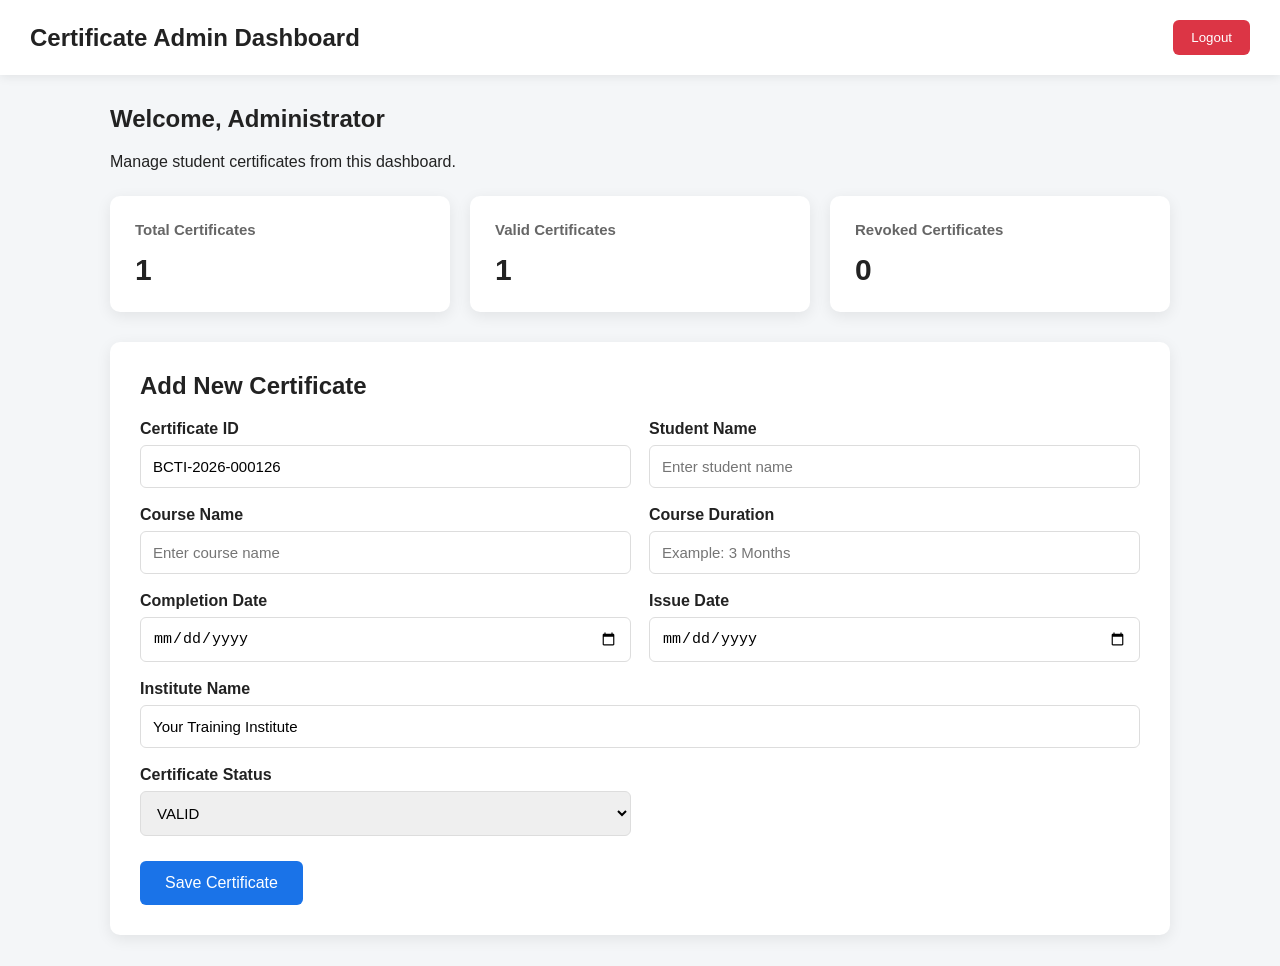
==== dashboard.html @ 327aa67b "Create dashboard.html" ====
<!DOCTYPE html>
<html lang="en">

<head>

    <meta charset="UTF-8">

    <meta name="viewport"
          content="width=device-width, initial-scale=1.0">

    <title>Admin Dashboard</title>

    <style>

        * {
            box-sizing: border-box;
        }

        body {
            margin: 0;
            font-family: Arial, sans-serif;
            background: #f4f6f8;
            color: #222;
        }

        .header {
            background: #ffffff;
            padding: 20px 30px;
            box-shadow: 0 2px 10px rgba(0,0,0,0.08);
            display: flex;
            justify-content: space-between;
            align-items: center;
        }

        .header h1 {
            margin: 0;
            font-size: 24px;
        }

        .logout {
            background: #dc3545;
            color: white;
            border: none;
            padding: 10px 18px;
            border-radius: 6px;
            cursor: pointer;
        }

        .container {
            max-width: 1100px;
            margin: 30px auto;
            padding: 0 20px;
        }

        .welcome {
            margin-bottom: 25px;
        }

        .cards {
            display: grid;
            grid-template-columns: repeat(3, 1fr);
            gap: 20px;
            margin-bottom: 30px;
        }

        .card {
            background: white;
            padding: 25px;
            border-radius: 10px;
            box-shadow: 0 4px 15px rgba(0,0,0,0.08);
        }

        .card h3 {
            margin-top: 0;
            color: #666;
            font-size: 15px;
        }

        .number {
            font-size: 30px;
            font-weight: bold;
        }

        .form-box {
            background: white;
            padding: 30px;
            border-radius: 10px;
            box-shadow: 0 4px 15px rgba(0,0,0,0.08);
        }

        .form-box h2 {
            margin-top: 0;
        }

        .form-grid {
            display: grid;
            grid-template-columns: 1fr 1fr;
            gap: 18px;
        }

        .field {
            display: flex;
            flex-direction: column;
        }

        .field label {
            margin-bottom: 7px;
            font-weight: bold;
        }

        .field input,
        .field select {
            padding: 12px;
            border: 1px solid #ddd;
            border-radius: 6px;
            font-size: 15px;
        }

        .full {
            grid-column: 1 / -1;
        }

        .save-btn {
            margin-top: 25px;
            padding: 13px 25px;
            background: #1a73e8;
            color: white;
            border: none;
            border-radius: 6px;
            font-size: 16px;
            cursor: pointer;
        }

        .message {
            margin-top: 20px;
            padding: 12px;
            border-radius: 6px;
            display: none;
        }

        @media (max-width: 700px) {

            .cards {
                grid-template-columns: 1fr;
            }

            .form-grid {
                grid-template-columns: 1fr;
            }

            .full {
                grid-column: auto;
            }

        }

    </style>

</head>


<body>


<div class="header">

    <h1>
        Certificate Admin Dashboard
    </h1>

    <button class="logout"
            onclick="logout()">
        Logout
    </button>

</div>


<div class="container">


    <div class="welcome">

        <h2>
            Welcome, Administrator
        </h2>

        <p>
            Manage student certificates from this dashboard.
        </p>

    </div>


    <div class="cards">

        <div class="card">

            <h3>
                Total Certificates
            </h3>

            <div class="number">
                1
            </div>

        </div>


        <div class="card">

            <h3>
                Valid Certificates
            </h3>

            <div class="number">
                1
            </div>

        </div>


        <div class="card">

            <h3>
                Revoked Certificates
            </h3>

            <div class="number">
                0
            </div>

        </div>

    </div>


    <div class="form-box">

        <h2>
            Add New Certificate
        </h2>


        <div class="form-grid">


            <div class="field">

                <label>
                    Certificate ID
                </label>

                <input
                    type="text"
                    id="certificateId"
                    value="BCTI-2026-000126"
                    readonly
                >

            </div>


            <div class="field">

                <label>
                    Student Name
                </label>

                <input
                    type="text"
                    id="studentName"
                    placeholder="Enter student name"
                >

            </div>


            <div class="field">

                <label>
                    Course Name
                </label>

                <input
                    type="text"
                    id="courseName"
                    placeholder="Enter course name"
                >

            </div>


            <div class="field">

                <label>
                    Course Duration
                </label>

                <input
                    type="text"
                    id="courseDuration"
                    placeholder="Example: 3 Months"
                >

            </div>


            <div class="field">

                <label>
                    Completion Date
                </label>

                <input
                    type="date"
                    id="completionDate"
                >

            </div>


            <div class="field">

                <label>
                    Issue Date
                </label>

                <input
                    type="date"
                    id="issueDate"
                >

            </div>


            <div class="field full">

                <label>
                    Institute Name
                </label>

                <input
                    type="text"
                    id="instituteName"
                    value="Your Training Institute"
                >

            </div>


            <div class="field">

                <label>
                    Certificate Status
                </label>

                <select id="status">

                    <option value="VALID">
                        VALID
                    </option>

                    <option value="REVOKED">
                        REVOKED
                    </option>

                </select>

            </div>


        </div>


        <button class="save-btn"
                onclick="saveCertificate()">

            Save Certificate

        </button>


        <div id="message"
             class="message">
        </div>


    </div>

</div>


<script>

function saveCertificate() {

    const message =
        document.getElementById("message");


    message.style.display = "block";

    message.style.background = "#e8f5e9";

    message.style.color = "#2e7d32";

    message.innerText =
        "Certificate form is ready. Database connection will be added next.";

}


function logout() {

    window.location.href =
        "admin.html";

}

</script>


</body>

</html>
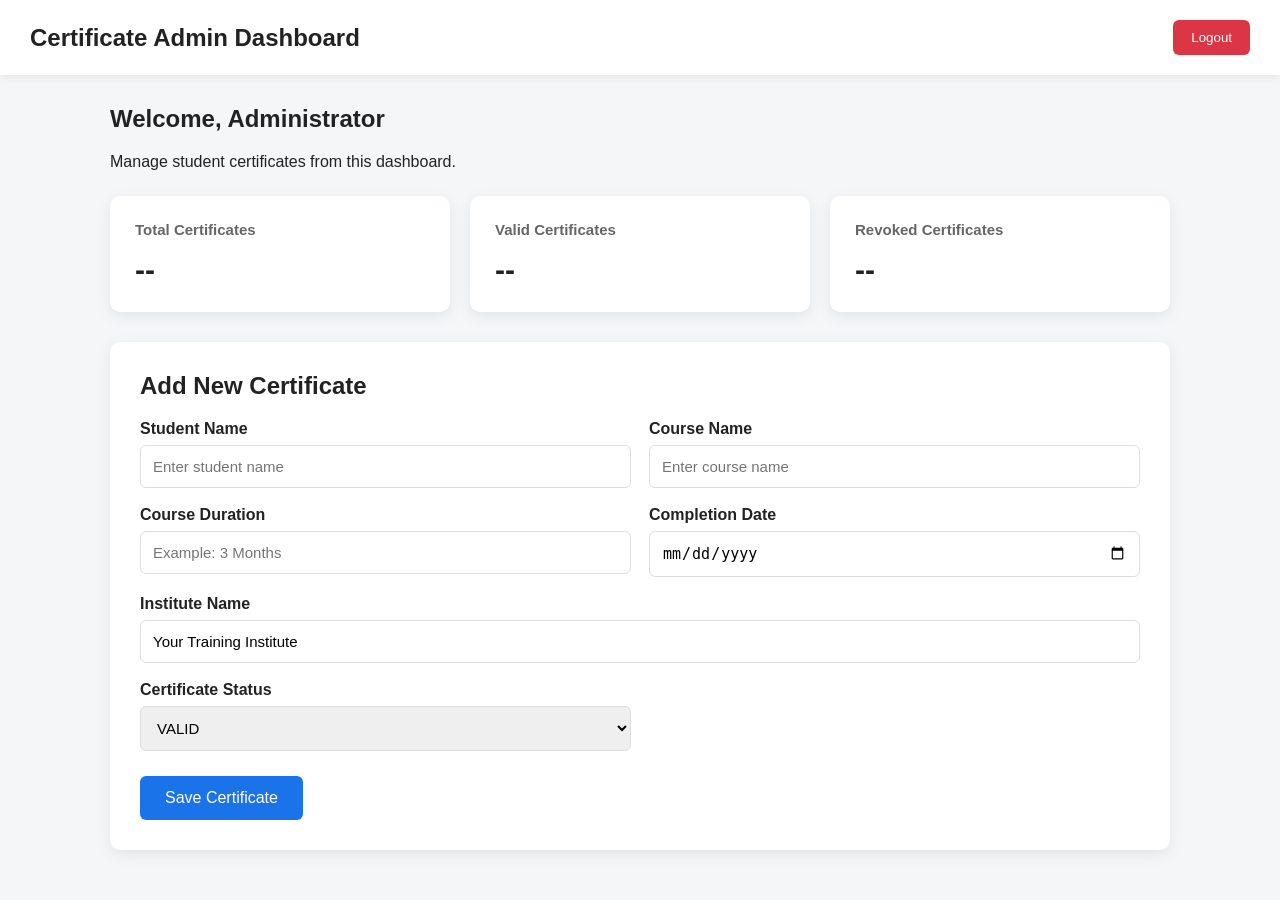
==== commit ef2e64f4: "Update dashboard.html" ====
--- a/dashboard.html
+++ b/dashboard.html
@@ -8,7 +8,7 @@
     <meta name="viewport"
           content="width=device-width, initial-scale=1.0">
 
-    <title>Admin Dashboard</title>
+    <title>Certificate Admin Dashboard</title>
 
     <style>
 
@@ -131,11 +131,45 @@
             cursor: pointer;
         }
 
+        .save-btn:disabled {
+            opacity: 0.6;
+            cursor: not-allowed;
+        }
+
         .message {
             margin-top: 20px;
-            padding: 12px;
+            padding: 14px;
             border-radius: 6px;
             display: none;
+        }
+
+        .success {
+            background: #e8f5e9;
+            color: #2e7d32;
+        }
+
+        .error {
+            background: #ffebee;
+            color: #c62828;
+        }
+
+        .qr-box {
+            display: none;
+            margin-top: 25px;
+            padding: 25px;
+            text-align: center;
+            border: 1px solid #ddd;
+            border-radius: 8px;
+        }
+
+        .qr-box img {
+            width: 180px;
+            height: 180px;
+        }
+
+        .verification-link {
+            word-break: break-all;
+            margin-top: 10px;
         }
 
         @media (max-width: 700px) {
@@ -170,7 +204,9 @@
 
     <button class="logout"
             onclick="logout()">
+
         Logout
+
     </button>
 
 </div>
@@ -200,8 +236,11 @@
                 Total Certificates
             </h3>
 
-            <div class="number">
-                1
+            <div class="number"
+                 id="totalCertificates">
+
+                --
+
             </div>
 
         </div>
@@ -213,8 +252,11 @@
                 Valid Certificates
             </h3>
 
-            <div class="number">
-                1
+            <div class="number"
+                 id="validCertificates">
+
+                --
+
             </div>
 
         </div>
@@ -226,8 +268,11 @@
                 Revoked Certificates
             </h3>
 
-            <div class="number">
-                0
+            <div class="number"
+                 id="revokedCertificates">
+
+                --
+
             </div>
 
         </div>
@@ -243,22 +288,6 @@
 
 
         <div class="form-grid">
-
-
-            <div class="field">
-
-                <label>
-                    Certificate ID
-                </label>
-
-                <input
-                    type="text"
-                    id="certificateId"
-                    value="BCTI-2026-000126"
-                    readonly
-                >
-
-            </div>
 
 
             <div class="field">
@@ -320,20 +349,6 @@
             </div>
 
 
-            <div class="field">
-
-                <label>
-                    Issue Date
-                </label>
-
-                <input
-                    type="date"
-                    id="issueDate"
-                >
-
-            </div>
-
-
             <div class="field full">
 
                 <label>
@@ -373,8 +388,10 @@
         </div>
 
 
-        <button class="save-btn"
-                onclick="saveCertificate()">
+        <button
+            class="save-btn"
+            id="saveButton"
+            onclick="saveCertificate()">
 
             Save Certificate
 
@@ -386,6 +403,32 @@
         </div>
 
 
+        <div id="qrBox"
+             class="qr-box">
+
+            <h3>
+                Certificate QR Code
+            </h3>
+
+            <img id="qrImage"
+                 src=""
+                 alt="Certificate QR Code">
+
+            <p>
+                Certificate ID:
+                <strong id="generatedId"></strong>
+            </p>
+
+            <p class="verification-link">
+                <a id="verificationLink"
+                   href="#"
+                   target="_blank">
+                </a>
+            </p>
+
+        </div>
+
+
     </div>
 
 </div>
@@ -393,20 +436,283 @@
 
 <script>
 
+
+const API_URL =
+"https://script.google.com/macros/s/AKfycbxN1Xg93vHRMDNsMLfgDLIkCQnNNYVO-0zDMdYQQKH2o9XVpxN52L-rjPWCfh01Fg6R6w/exec";
+
+
 function saveCertificate() {
+
+
+    const studentName =
+        document.getElementById("studentName").value.trim();
+
+
+    const courseName =
+        document.getElementById("courseName").value.trim();
+
+
+    const courseDuration =
+        document.getElementById("courseDuration").value.trim();
+
+
+    const completionDate =
+        document.getElementById("completionDate").value;
+
+
+    const instituteName =
+        document.getElementById("instituteName").value.trim();
+
+
+    const status =
+        document.getElementById("status").value;
+
 
     const message =
         document.getElementById("message");
 
 
-    message.style.display = "block";
-
-    message.style.background = "#e8f5e9";
-
-    message.style.color = "#2e7d32";
+    const button =
+        document.getElementById("saveButton");
+
+
+    if (
+        !studentName ||
+        !courseName ||
+        !courseDuration ||
+        !completionDate
+    ) {
+
+        showMessage(
+            "Please fill in all required fields.",
+            "error"
+        );
+
+        return;
+
+    }
+
+
+    button.disabled = true;
+
+    button.innerText =
+        "Saving...";
+
+
+    const callbackName =
+        "saveCallback_" +
+        Date.now();
+
+
+    window[callbackName] =
+        function(data) {
+
+
+            const script =
+                document.getElementById(
+                    "saveScript"
+                );
+
+
+            if (script) {
+                script.remove();
+            }
+
+
+            button.disabled = false;
+
+            button.innerText =
+                "Save Certificate";
+
+
+            if (data.status === "success") {
+
+
+                showMessage(
+                    "Certificate saved successfully!",
+                    "success"
+                );
+
+
+                document.getElementById(
+                    "generatedId"
+                ).innerText =
+                    data.certificateId;
+
+
+                const verificationUrl =
+                    "https://aowsat.github.io/" +
+                    "certificate-verification/" +
+                    "verify.html?id=" +
+                    encodeURIComponent(
+                        data.certificateId
+                    );
+
+
+                document.getElementById(
+                    "verificationLink"
+                ).href =
+                    verificationUrl;
+
+
+                document.getElementById(
+                    "verificationLink"
+                ).innerText =
+                    verificationUrl;
+
+
+                /*
+                QR Code
+                */
+
+                const qrUrl =
+                    "https://api.qrserver.com/v1/create-qr-code/" +
+                    "?size=300x300&data=" +
+                    encodeURIComponent(
+                        verificationUrl
+                    );
+
+
+                document.getElementById(
+                    "qrImage"
+                ).src =
+                    qrUrl;
+
+
+                document.getElementById(
+                    "qrBox"
+                ).style.display =
+                    "block";
+
+
+                /*
+                Clear form
+                */
+
+                document.getElementById(
+                    "studentName"
+                ).value = "";
+
+
+                document.getElementById(
+                    "courseName"
+                ).value = "";
+
+
+                document.getElementById(
+                    "courseDuration"
+                ).value = "";
+
+
+                document.getElementById(
+                    "completionDate"
+                ).value = "";
+
+
+            }
+
+            else {
+
+
+                showMessage(
+                    data.message ||
+                    "Unable to save certificate.",
+                    "error"
+                );
+
+            }
+
+
+            delete window[callbackName];
+
+        };
+
+
+    const script =
+        document.createElement("script");
+
+
+    script.id =
+        "saveScript";
+
+
+    script.src =
+        API_URL +
+        "?action=save" +
+        "&studentName=" +
+        encodeURIComponent(
+            studentName
+        ) +
+        "&courseName=" +
+        encodeURIComponent(
+            courseName
+        ) +
+        "&courseDuration=" +
+        encodeURIComponent(
+            courseDuration
+        ) +
+        "&completionDate=" +
+        encodeURIComponent(
+            completionDate
+        ) +
+        "&instituteName=" +
+        encodeURIComponent(
+            instituteName
+        ) +
+        "&status=" +
+        encodeURIComponent(
+            status
+        ) +
+        "&callback=" +
+        callbackName;
+
+
+    script.onerror =
+        function() {
+
+            button.disabled = false;
+
+            button.innerText =
+                "Save Certificate";
+
+
+            showMessage(
+                "Unable to connect to the server.",
+                "error"
+            );
+
+
+            delete window[callbackName];
+
+        };
+
+
+    document.body.appendChild(script);
+
+}
+
+
+function showMessage(
+    text,
+    type
+) {
+
+    const message =
+        document.getElementById(
+            "message"
+        );
+
 
     message.innerText =
-        "Certificate form is ready. Database connection will be added next.";
+        text;
+
+
+    message.className =
+        "message " + type;
+
+
+    message.style.display =
+        "block";
 
 }
 
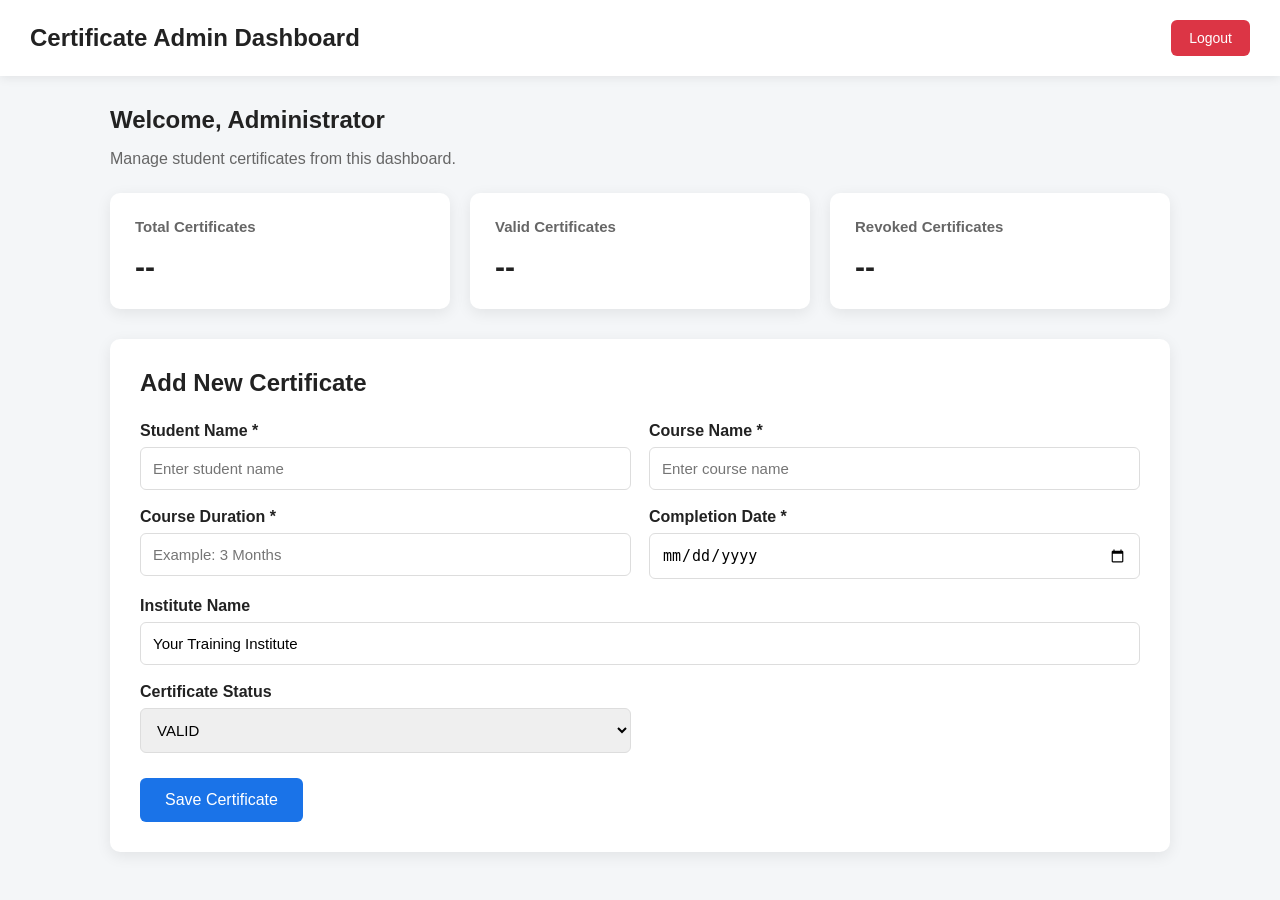
==== commit d1f79a0f: "Update dashboard.html" ====
--- a/dashboard.html
+++ b/dashboard.html
@@ -5,8 +5,7 @@
 
     <meta charset="UTF-8">
 
-    <meta name="viewport"
-          content="width=device-width, initial-scale=1.0">
+    <meta name="viewport" content="width=device-width, initial-scale=1.0">
 
     <title>Certificate Admin Dashboard</title>
 
@@ -24,7 +23,7 @@
         }
 
         .header {
-            background: #ffffff;
+            background: white;
             padding: 20px 30px;
             box-shadow: 0 2px 10px rgba(0,0,0,0.08);
             display: flex;
@@ -44,6 +43,7 @@
             padding: 10px 18px;
             border-radius: 6px;
             cursor: pointer;
+            font-size: 14px;
         }
 
         .container {
@@ -54,6 +54,14 @@
 
         .welcome {
             margin-bottom: 25px;
+        }
+
+        .welcome h2 {
+            margin-bottom: 8px;
+        }
+
+        .welcome p {
+            color: #666;
         }
 
         .cards {
@@ -90,6 +98,7 @@
 
         .form-box h2 {
             margin-top: 0;
+            margin-bottom: 25px;
         }
 
         .form-grid {
@@ -114,6 +123,12 @@
             border: 1px solid #ddd;
             border-radius: 6px;
             font-size: 15px;
+        }
+
+        .field input:focus,
+        .field select:focus {
+            outline: none;
+            border-color: #1a73e8;
         }
 
         .full {
@@ -131,6 +146,10 @@
             cursor: pointer;
         }
 
+        .save-btn:hover {
+            opacity: 0.9;
+        }
+
         .save-btn:disabled {
             opacity: 0.6;
             cursor: not-allowed;
@@ -155,24 +174,62 @@
 
         .qr-box {
             display: none;
-            margin-top: 25px;
+            margin-top: 30px;
             padding: 25px;
             text-align: center;
             border: 1px solid #ddd;
             border-radius: 8px;
+            background: #fafafa;
+        }
+
+        .qr-box h3 {
+            margin-top: 0;
         }
 
         .qr-box img {
-            width: 180px;
-            height: 180px;
+            width: 220px;
+            height: 220px;
+            display: block;
+            margin: 20px auto;
+        }
+
+        .certificate-id {
+            font-size: 18px;
+            margin: 15px 0;
         }
 
         .verification-link {
             word-break: break-all;
-            margin-top: 10px;
+            font-size: 14px;
+        }
+
+        .verification-link a {
+            color: #1a73e8;
+        }
+
+        .download-btn {
+            margin-top: 15px;
+            padding: 10px 18px;
+            background: #198754;
+            color: white;
+            border: none;
+            border-radius: 6px;
+            cursor: pointer;
         }
 
         @media (max-width: 700px) {
+
+            .header {
+                padding: 18px;
+            }
+
+            .header h1 {
+                font-size: 18px;
+            }
+
+            .container {
+                padding: 0 15px;
+            }
 
             .cards {
                 grid-template-columns: 1fr;
@@ -196,14 +253,17 @@
 <body>
 
 
+<!-- HEADER -->
+
 <div class="header">
 
     <h1>
         Certificate Admin Dashboard
     </h1>
 
-    <button class="logout"
-            onclick="logout()">
+    <button
+        class="logout"
+        onclick="logout()">
 
         Logout
 
@@ -212,8 +272,13 @@
 </div>
 
 
+
+<!-- MAIN -->
+
 <div class="container">
 
+
+    <!-- WELCOME -->
 
     <div class="welcome">
 
@@ -228,7 +293,11 @@
     </div>
 
 
+
+    <!-- STATISTICS -->
+
     <div class="cards">
+
 
         <div class="card">
 
@@ -236,14 +305,16 @@
                 Total Certificates
             </h3>
 
-            <div class="number"
-                 id="totalCertificates">
+            <div
+                class="number"
+                id="totalCertificates">
 
                 --
 
             </div>
 
         </div>
+
 
 
         <div class="card">
@@ -252,14 +323,16 @@
                 Valid Certificates
             </h3>
 
-            <div class="number"
-                 id="validCertificates">
+            <div
+                class="number"
+                id="validCertificates">
 
                 --
 
             </div>
 
         </div>
+
 
 
         <div class="card">
@@ -268,8 +341,9 @@
                 Revoked Certificates
             </h3>
 
-            <div class="number"
-                 id="revokedCertificates">
+            <div
+                class="number"
+                id="revokedCertificates">
 
                 --
 
@@ -277,8 +351,12 @@
 
         </div>
 
+
     </div>
 
+
+
+    <!-- ADD CERTIFICATE -->
 
     <div class="form-box">
 
@@ -290,10 +368,12 @@
         <div class="form-grid">
 
 
+            <!-- STUDENT NAME -->
+
             <div class="field">
 
-                <label>
-                    Student Name
+                <label for="studentName">
+                    Student Name *
                 </label>
 
                 <input
@@ -305,10 +385,13 @@
             </div>
 
 
+
+            <!-- COURSE NAME -->
+
             <div class="field">
 
-                <label>
-                    Course Name
+                <label for="courseName">
+                    Course Name *
                 </label>
 
                 <input
@@ -320,10 +403,13 @@
             </div>
 
 
+
+            <!-- COURSE DURATION -->
+
             <div class="field">
 
-                <label>
-                    Course Duration
+                <label for="courseDuration">
+                    Course Duration *
                 </label>
 
                 <input
@@ -335,10 +421,13 @@
             </div>
 
 
+
+            <!-- COMPLETION DATE -->
+
             <div class="field">
 
-                <label>
-                    Completion Date
+                <label for="completionDate">
+                    Completion Date *
                 </label>
 
                 <input
@@ -349,9 +438,12 @@
             </div>
 
 
+
+            <!-- INSTITUTE -->
+
             <div class="field full">
 
-                <label>
+                <label for="instituteName">
                     Institute Name
                 </label>
 
@@ -364,9 +456,12 @@
             </div>
 
 
+
+            <!-- STATUS -->
+
             <div class="field">
 
-                <label>
+                <label for="status">
                     Certificate Status
                 </label>
 
@@ -387,6 +482,9 @@
 
         </div>
 
+
+
+        <!-- SAVE -->
 
         <button
             class="save-btn"
@@ -398,83 +496,157 @@
         </button>
 
 
-        <div id="message"
-             class="message">
+
+        <!-- MESSAGE -->
+
+        <div
+            id="message"
+            class="message">
         </div>
 
 
-        <div id="qrBox"
-             class="qr-box">
+
+        <!-- QR -->
+
+        <div
+            id="qrBox"
+            class="qr-box">
+
 
             <h3>
-                Certificate QR Code
+                Certificate Created Successfully
             </h3>
 
-            <img id="qrImage"
-                 src=""
-                 alt="Certificate QR Code">
+
+            <div class="certificate-id">
+
+                Certificate ID:
+
+                <strong id="generatedId">
+                </strong>
+
+            </div>
+
+
+            <img
+                id="qrImage"
+                src=""
+                alt="Certificate QR Code"
+            >
+
 
             <p>
-                Certificate ID:
-                <strong id="generatedId"></strong>
+                Scan this QR code to verify the certificate.
             </p>
 
+
             <p class="verification-link">
-                <a id="verificationLink"
-                   href="#"
-                   target="_blank">
+
+                <a
+                    id="verificationLink"
+                    href="#"
+                    target="_blank">
                 </a>
+
             </p>
 
+
+            <button
+                class="download-btn"
+                onclick="downloadQR()">
+
+                Open QR Image
+
+            </button>
+
+
         </div>
 
 
     </div>
 
+
 </div>
 
 
+
 <script>
 
+
+/*
+========================================
+GOOGLE APPS SCRIPT API
+========================================
+*/
 
 const API_URL =
 "https://script.google.com/macros/s/AKfycbxN1Xg93vHRMDNsMLfgDLIkCQnNNYVO-0zDMdYQQKH2o9XVpxN52L-rjPWCfh01Fg6R6w/exec";
 
 
+
+/*
+========================================
+SAVE CERTIFICATE
+========================================
+*/
+
 function saveCertificate() {
 
 
     const studentName =
-        document.getElementById("studentName").value.trim();
+        document
+        .getElementById("studentName")
+        .value
+        .trim();
 
 
     const courseName =
-        document.getElementById("courseName").value.trim();
+        document
+        .getElementById("courseName")
+        .value
+        .trim();
 
 
     const courseDuration =
-        document.getElementById("courseDuration").value.trim();
+        document
+        .getElementById("courseDuration")
+        .value
+        .trim();
 
 
     const completionDate =
-        document.getElementById("completionDate").value;
+        document
+        .getElementById("completionDate")
+        .value;
 
 
     const instituteName =
-        document.getElementById("instituteName").value.trim();
+        document
+        .getElementById("instituteName")
+        .value
+        .trim();
 
 
     const status =
-        document.getElementById("status").value;
+        document
+        .getElementById("status")
+        .value;
 
 
     const message =
-        document.getElementById("message");
+        document
+        .getElementById("message");
 
 
     const button =
-        document.getElementById("saveButton");
-
+        document
+        .getElementById("saveButton");
+
+
+
+    /*
+    Validate fields
+    */
 
     if (
         !studentName ||
@@ -493,31 +665,56 @@
     }
 
 
+
+    /*
+    Disable button
+    */
+
     button.disabled = true;
 
     button.innerText =
         "Saving...";
 
+
+
+    /*
+    Create unique callback
+    */
 
     const callbackName =
         "saveCallback_" +
         Date.now();
 
 
+
+    /*
+    Callback function
+    */
+
     window[callbackName] =
         function(data) {
 
 
-            const script =
-                document.getElementById(
-                    "saveScript"
-                );
-
-
-            if (script) {
-                script.remove();
+            /*
+            Remove script
+            */
+
+            const oldScript =
+                document
+                .getElementById("saveScript");
+
+
+            if (oldScript) {
+
+                oldScript.remove();
+
             }
 
+
+
+            /*
+            Enable button
+            */
 
             button.disabled = false;
 
@@ -525,7 +722,14 @@
                 "Save Certificate";
 
 
-            if (data.status === "success") {
+
+            /*
+            SUCCESS
+            */
+
+            if (
+                data.status === "success"
+            ) {
 
 
                 showMessage(
@@ -534,11 +738,23 @@
                 );
 
 
-                document.getElementById(
+
+                /*
+                Certificate ID
+                */
+
+                document
+                .getElementById(
                     "generatedId"
-                ).innerText =
+                )
+                .innerText =
                     data.certificateId;
 
+
+
+                /*
+                Verification URL
+                */
 
                 const verificationUrl =
                     "https://aowsat.github.io/" +
@@ -549,20 +765,29 @@
                     );
 
 
-                document.getElementById(
-                    "verificationLink"
-                ).href =
+
+                /*
+                Show link
+                */
+
+                const link =
+                    document
+                    .getElementById(
+                        "verificationLink"
+                    );
+
+
+                link.href =
                     verificationUrl;
 
 
-                document.getElementById(
-                    "verificationLink"
-                ).innerText =
+                link.innerText =
                     verificationUrl;
 
 
+
                 /*
-                QR Code
+                Generate QR
                 */
 
                 const qrUrl =
@@ -573,43 +798,67 @@
                     );
 
 
-                document.getElementById(
+
+                document
+                .getElementById(
                     "qrImage"
-                ).src =
+                )
+                .src =
                     qrUrl;
 
 
-                document.getElementById(
+
+                /*
+                Show QR section
+                */
+
+                document
+                .getElementById(
                     "qrBox"
-                ).style.display =
+                )
+                .style.display =
                     "block";
+
 
 
                 /*
                 Clear form
                 */
 
-                document.getElementById(
+                document
+                .getElementById(
                     "studentName"
-                ).value = "";
-
-
-                document.getElementById(
+                )
+                .value = "";
+
+
+                document
+                .getElementById(
                     "courseName"
-                ).value = "";
-
-
-                document.getElementById(
+                )
+                .value = "";
+
+
+                document
+                .getElementById(
                     "courseDuration"
-                ).value = "";
-
-
-                document.getElementById(
+                )
+                .value = "";
+
+
+                document
+                .getElementById(
                     "completionDate"
-                ).value = "";
+                )
+                .value = "";
+
 
 
             }
+
+            /*
+            ERROR
+            */
 
             else {
 
@@ -623,61 +872,94 @@
             }
 
 
+
+            /*
+            Remove callback
+            */
+
             delete window[callbackName];
 
         };
 
 
+
+    /*
+    Create JSONP script
+    */
+
     const script =
-        document.createElement("script");
+        document.createElement(
+            "script"
+        );
 
 
     script.id =
         "saveScript";
 
 
+
+    /*
+    API URL
+    */
+
     script.src =
         API_URL +
+
         "?action=save" +
+
         "&studentName=" +
         encodeURIComponent(
             studentName
         ) +
+
         "&courseName=" +
         encodeURIComponent(
             courseName
         ) +
+
         "&courseDuration=" +
         encodeURIComponent(
             courseDuration
         ) +
+
         "&completionDate=" +
         encodeURIComponent(
             completionDate
         ) +
+
         "&instituteName=" +
         encodeURIComponent(
             instituteName
         ) +
+
         "&status=" +
         encodeURIComponent(
             status
         ) +
+
         "&callback=" +
         callbackName;
 
 
+
+    /*
+    Connection error
+    */
+
     script.onerror =
         function() {
 
-            button.disabled = false;
+
+            button.disabled =
+                false;
+
 
             button.innerText =
                 "Save Certificate";
 
 
             showMessage(
-                "Unable to connect to the server.",
+                "Unable to connect to the verification server.",
                 "error"
             );
 
@@ -687,18 +969,34 @@
         };
 
 
-    document.body.appendChild(script);
+
+    /*
+    Add script
+    */
+
+    document
+    .body
+    .appendChild(script);
 
 }
 
+
+
+/*
+========================================
+MESSAGE
+========================================
+*/
 
 function showMessage(
     text,
     type
 ) {
 
+
     const message =
-        document.getElementById(
+        document
+        .getElementById(
             "message"
         );
 
@@ -717,6 +1015,44 @@
 }
 
 
+
+/*
+========================================
+OPEN QR IMAGE
+========================================
+*/
+
+function downloadQR() {
+
+
+    const qrImage =
+        document
+        .getElementById(
+            "qrImage"
+        );
+
+
+    if (
+        qrImage.src
+    ) {
+
+        window.open(
+            qrImage.src,
+            "_blank"
+        );
+
+    }
+
+}
+
+
+
+/*
+========================================
+LOGOUT
+========================================
+*/
+
 function logout() {
 
     window.location.href =
